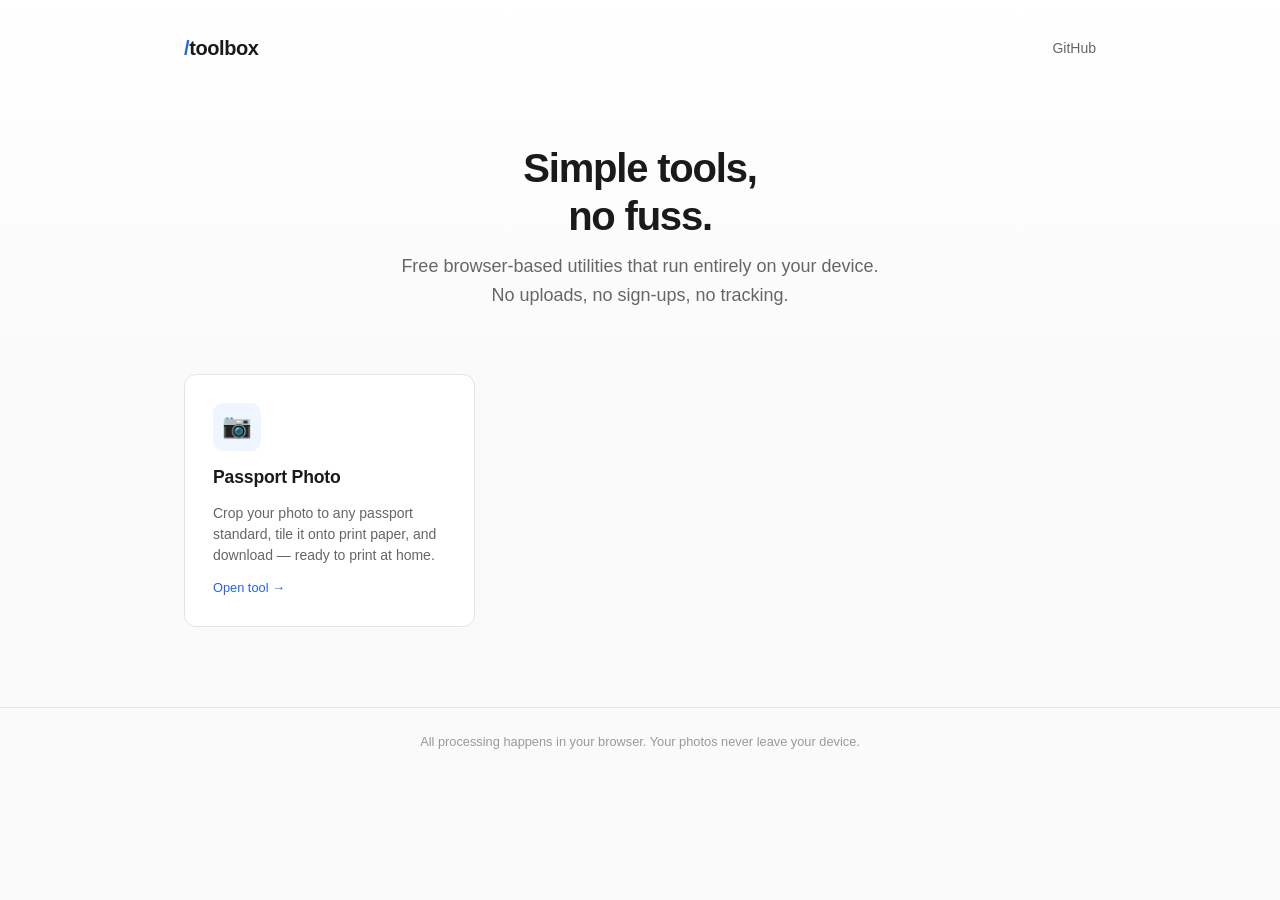
==== index.html @ 2155c5bf "Add toolbox landing page and passport photo tool Static toolbox website with minimalist design. Firs" ====
<!DOCTYPE html>
<html lang="en">
<head>
  <meta charset="UTF-8">
  <meta name="viewport" content="width=device-width, initial-scale=1.0">
  <title>Toolbox — Simple tools for everyday tasks</title>
  <link rel="stylesheet" href="css/style.css">
  <style>
    /* Landing-page specific: subtle gradient bg */
    body {
      background: linear-gradient(180deg, #fff 0%, #fafafa 40%);
    }
  </style>
</head>
<body>
  <header class="site-header">
    <div class="container">
      <a href="/" class="site-logo"><span>/</span>toolbox</a>
      <nav class="site-nav">
        <a href="https://github.com/ryc1x/toolbox" target="_blank" rel="noopener">GitHub</a>
      </nav>
    </div>
  </header>

  <section class="hero">
    <div class="container">
      <h1>Simple tools,<br>no fuss.</h1>
      <p>Free browser-based utilities that run entirely on your device. No uploads, no sign-ups, no tracking.</p>
    </div>
  </section>

  <main class="container">
    <div class="tools-grid">

      <a href="tools/passport-photo/" class="tool-card">
        <div class="icon">📷</div>
        <h3>Passport Photo</h3>
        <p>Crop your photo to any passport standard, tile it onto print paper, and download — ready to print at home.</p>
        <span class="arrow">Open tool</span>
      </a>

      <!-- Add more tool cards here -->

    </div>
  </main>

  <footer class="site-footer">
    <div class="container">
      All processing happens in your browser. Your photos never leave your device.
    </div>
  </footer>
</body>
</html>
---- css/style.css ----
/* ===== Reset & Base ===== */
*,
*::before,
*::after {
  margin: 0;
  padding: 0;
  box-sizing: border-box;
}

html {
  font-size: 16px;
  -webkit-font-smoothing: antialiased;
  -moz-osx-font-smoothing: grayscale;
}

body {
  font-family: -apple-system, BlinkMacSystemFont, 'Segoe UI', Roboto, Helvetica, Arial, sans-serif;
  color: #1a1a1a;
  background: #fafafa;
  line-height: 1.6;
  min-height: 100vh;
}

a {
  color: inherit;
  text-decoration: none;
}

img {
  max-width: 100%;
  display: block;
}

button {
  font-family: inherit;
  cursor: pointer;
}

select, input {
  font-family: inherit;
}

/* ===== Layout ===== */
.container {
  max-width: 960px;
  margin: 0 auto;
  padding: 0 24px;
}

/* ===== Header ===== */
.site-header {
  padding: 32px 0 0;
}

.site-header .container {
  display: flex;
  align-items: center;
  justify-content: space-between;
}

.site-logo {
  font-size: 1.25rem;
  font-weight: 700;
  letter-spacing: -0.02em;
  color: #1a1a1a;
}

.site-logo span {
  color: #2563eb;
}

.site-nav a {
  font-size: 0.875rem;
  color: #666;
  transition: color 0.2s;
}

.site-nav a:hover {
  color: #1a1a1a;
}

/* ===== Hero ===== */
.hero {
  text-align: center;
  padding: 80px 0 64px;
}

.hero h1 {
  font-size: 2.5rem;
  font-weight: 700;
  letter-spacing: -0.03em;
  line-height: 1.2;
  margin-bottom: 12px;
}

.hero p {
  font-size: 1.125rem;
  color: #666;
  max-width: 480px;
  margin: 0 auto;
}

/* ===== Tool Cards Grid ===== */
.tools-grid {
  display: grid;
  grid-template-columns: repeat(auto-fill, minmax(280px, 1fr));
  gap: 20px;
  padding-bottom: 80px;
}

.tool-card {
  background: #fff;
  border: 1px solid #e5e5e5;
  border-radius: 12px;
  padding: 28px;
  transition: transform 0.2s, box-shadow 0.2s;
  display: flex;
  flex-direction: column;
  gap: 12px;
}

.tool-card:hover {
  transform: translateY(-2px);
  box-shadow: 0 8px 24px rgba(0, 0, 0, 0.06);
}

.tool-card .icon {
  width: 48px;
  height: 48px;
  background: #eff6ff;
  border-radius: 10px;
  display: flex;
  align-items: center;
  justify-content: center;
  font-size: 1.5rem;
}

.tool-card h3 {
  font-size: 1.1rem;
  font-weight: 600;
  letter-spacing: -0.01em;
}

.tool-card p {
  font-size: 0.875rem;
  color: #666;
  line-height: 1.5;
}

.tool-card .arrow {
  margin-top: auto;
  font-size: 0.8rem;
  color: #2563eb;
  font-weight: 500;
  display: flex;
  align-items: center;
  gap: 4px;
}

.tool-card .arrow::after {
  content: '→';
  transition: transform 0.2s;
}

.tool-card:hover .arrow::after {
  transform: translateX(3px);
}

/* ===== Footer ===== */
.site-footer {
  padding: 24px 0;
  border-top: 1px solid #e5e5e5;
  text-align: center;
  font-size: 0.8rem;
  color: #999;
}

/* ===== Shared Tool Page ===== */
.tool-header {
  padding: 24px 0;
  border-bottom: 1px solid #e5e5e5;
}

.tool-header .container {
  display: flex;
  align-items: center;
  gap: 16px;
}

.back-link {
  font-size: 0.875rem;
  color: #666;
  display: flex;
  align-items: center;
  gap: 6px;
  transition: color 0.2s;
}

.back-link:hover {
  color: #1a1a1a;
}

.tool-header h1 {
  font-size: 1.25rem;
  font-weight: 600;
  letter-spacing: -0.01em;
}

/* ===== Buttons ===== */
.btn {
  display: inline-flex;
  align-items: center;
  justify-content: center;
  gap: 8px;
  padding: 10px 20px;
  border-radius: 8px;
  font-size: 0.875rem;
  font-weight: 500;
  border: none;
  transition: all 0.2s;
}

.btn-primary {
  background: #2563eb;
  color: #fff;
}

.btn-primary:hover {
  background: #1d4ed8;
}

.btn-primary:disabled {
  background: #93b4f5;
  cursor: not-allowed;
}

.btn-secondary {
  background: #fff;
  color: #1a1a1a;
  border: 1px solid #e5e5e5;
}

.btn-secondary:hover {
  background: #f5f5f5;
  border-color: #d4d4d4;
}

.btn-lg {
  padding: 12px 28px;
  font-size: 1rem;
}

/* ===== Form Elements ===== */
.form-group {
  display: flex;
  flex-direction: column;
  gap: 6px;
}

.form-group label {
  font-size: 0.8rem;
  font-weight: 600;
  color: #444;
  text-transform: uppercase;
  letter-spacing: 0.04em;
}

.form-select {
  padding: 10px 14px;
  border: 1px solid #e5e5e5;
  border-radius: 8px;
  font-size: 0.9rem;
  background: #fff;
  color: #1a1a1a;
  outline: none;
  transition: border-color 0.2s;
  appearance: none;
  background-image: url("data:image/svg+xml,%3Csvg xmlns='http://www.w3.org/2000/svg' width='12' height='12' viewBox='0 0 12 12'%3E%3Cpath fill='%23666' d='M6 8L1 3h10z'/%3E%3C/svg%3E");
  background-repeat: no-repeat;
  background-position: right 12px center;
  padding-right: 36px;
}

.form-select:focus {
  border-color: #2563eb;
}

/* ===== Stepper ===== */
.stepper {
  display: flex;
  align-items: center;
  justify-content: center;
  gap: 0;
  padding: 32px 0 24px;
}

.stepper-step {
  display: flex;
  align-items: center;
  gap: 8px;
  font-size: 0.85rem;
  color: #999;
  font-weight: 500;
}

.stepper-step.active {
  color: #2563eb;
}

.stepper-step.done {
  color: #1a1a1a;
}

.stepper-num {
  width: 28px;
  height: 28px;
  border-radius: 50%;
  display: flex;
  align-items: center;
  justify-content: center;
  font-size: 0.8rem;
  font-weight: 600;
  background: #f0f0f0;
  color: #999;
  flex-shrink: 0;
}

.stepper-step.active .stepper-num {
  background: #2563eb;
  color: #fff;
}

.stepper-step.done .stepper-num {
  background: #1a1a1a;
  color: #fff;
}

.stepper-line {
  width: 48px;
  height: 1px;
  background: #e5e5e5;
  margin: 0 12px;
}

/* ===== Responsive ===== */
@media (max-width: 640px) {
  .hero h1 {
    font-size: 1.75rem;
  }

  .hero p {
    font-size: 1rem;
  }

  .hero {
    padding: 48px 0 40px;
  }

  .tools-grid {
    grid-template-columns: 1fr;
  }

  .stepper-step span {
    display: none;
  }

  .stepper-line {
    width: 24px;
  }
}
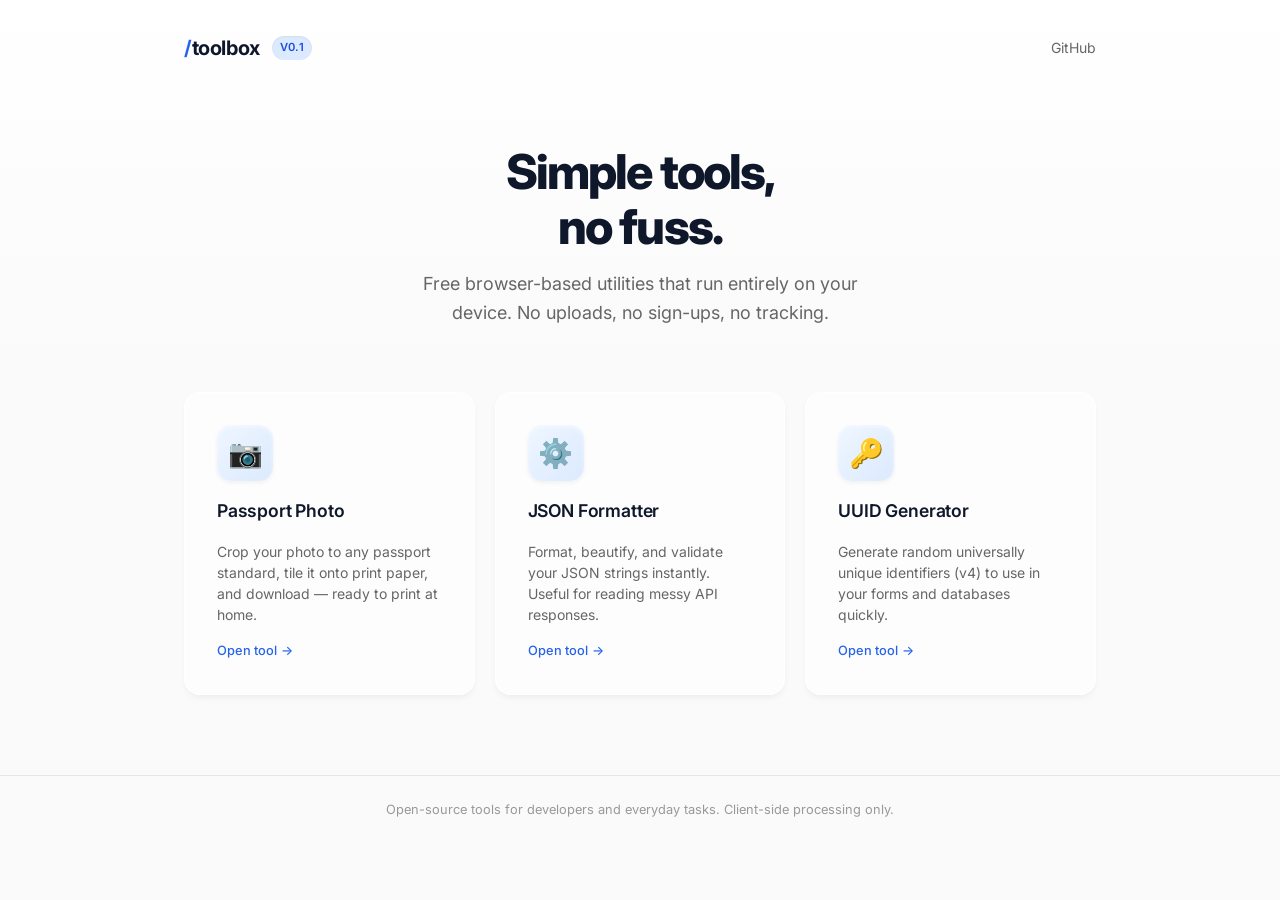
==== commit 95b856c6: "feat: overhaul UI, add version badge, and new JSON/UUID tools" ====
--- a/index.html
+++ b/index.html
@@ -4,6 +4,9 @@
   <meta charset="UTF-8">
   <meta name="viewport" content="width=device-width, initial-scale=1.0">
   <title>Toolbox — Simple tools for everyday tasks</title>
+  <link rel="preconnect" href="https://fonts.googleapis.com">
+  <link rel="preconnect" href="https://fonts.gstatic.com" crossorigin>
+  <link href="https://fonts.googleapis.com/css2?family=Inter:wght@400;500;600;700&display=swap" rel="stylesheet">
   <link rel="stylesheet" href="css/style.css">
   <style>
     /* Landing-page specific: subtle gradient bg */
@@ -15,7 +18,10 @@
 <body>
   <header class="site-header">
     <div class="container">
-      <a href="/" class="site-logo"><span>/</span>toolbox</a>
+      <div class="site-brand">
+        <a href="/toolbox/" class="site-logo"><span>/</span>toolbox</a>
+        <span class="version-badge">v0.1</span>
+      </div>
       <nav class="site-nav">
         <a href="https://github.com/ryc1x/toolbox" target="_blank" rel="noopener">GitHub</a>
       </nav>
@@ -39,14 +45,26 @@
         <span class="arrow">Open tool</span>
       </a>
 
-      <!-- Add more tool cards here -->
+      <a href="tools/json-formatter/" class="tool-card">
+        <div class="icon">⚙️</div>
+        <h3>JSON Formatter</h3>
+        <p>Format, beautify, and validate your JSON strings instantly. Useful for reading messy API responses.</p>
+        <span class="arrow">Open tool</span>
+      </a>
+
+      <a href="tools/uuid-generator/" class="tool-card">
+        <div class="icon">🔑</div>
+        <h3>UUID Generator</h3>
+        <p>Generate random universally unique identifiers (v4) to use in your forms and databases quickly.</p>
+        <span class="arrow">Open tool</span>
+      </a>
 
     </div>
   </main>
 
   <footer class="site-footer">
     <div class="container">
-      All processing happens in your browser. Your photos never leave your device.
+      Open-source tools for developers and everyday tasks. Client-side processing only.
     </div>
   </footer>
 </body>
--- a/css/style.css
+++ b/css/style.css
@@ -14,9 +14,12 @@
 }
 
 body {
-  font-family: -apple-system, BlinkMacSystemFont, 'Segoe UI', Roboto, Helvetica, Arial, sans-serif;
-  color: #1a1a1a;
-  background: #fafafa;
+  font-family: 'Inter', -apple-system, BlinkMacSystemFont, 'Segoe UI', Roboto, Helvetica, Arial, sans-serif;
+  color: #0f172a;
+  background-color: #f8fafc;
+  background-image: 
+    radial-gradient(at 0% 0%, rgba(219, 234, 254, 0.5) 0, transparent 50%),
+    radial-gradient(at 100% 0%, rgba(237, 233, 254, 0.5) 0, transparent 50%);
   line-height: 1.6;
   min-height: 100vh;
 }
@@ -62,11 +65,29 @@
   font-size: 1.25rem;
   font-weight: 700;
   letter-spacing: -0.02em;
-  color: #1a1a1a;
+  color: #0f172a;
 }
 
 .site-logo span {
   color: #2563eb;
+}
+
+.site-brand {
+  display: flex;
+  align-items: center;
+  gap: 12px;
+}
+
+.version-badge {
+  font-size: 0.7rem;
+  font-weight: 600;
+  color: #1d4ed8;
+  background: #dbeafe;
+  padding: 3px 8px;
+  border-radius: 9999px;
+  letter-spacing: 0.03em;
+  text-transform: uppercase;
+  box-shadow: 0 1px 2px rgba(0,0,0,0.05) inset;
 }
 
 .site-nav a {
@@ -86,11 +107,12 @@
 }
 
 .hero h1 {
-  font-size: 2.5rem;
-  font-weight: 700;
-  letter-spacing: -0.03em;
-  line-height: 1.2;
-  margin-bottom: 12px;
+  font-size: 3rem;
+  font-weight: 800;
+  letter-spacing: -0.04em;
+  line-height: 1.15;
+  margin-bottom: 16px;
+  color: #0f172a;
 }
 
 .hero p {
@@ -109,30 +131,36 @@
 }
 
 .tool-card {
-  background: #fff;
-  border: 1px solid #e5e5e5;
-  border-radius: 12px;
-  padding: 28px;
-  transition: transform 0.2s, box-shadow 0.2s;
+  background: rgba(255, 255, 255, 0.6);
+  backdrop-filter: blur(16px);
+  -webkit-backdrop-filter: blur(16px);
+  border: 1px solid rgba(255, 255, 255, 0.8);
+  border-radius: 16px;
+  padding: 32px;
+  transition: all 0.3s cubic-bezier(0.4, 0, 0.2, 1);
   display: flex;
   flex-direction: column;
-  gap: 12px;
+  gap: 16px;
+  box-shadow: 0 4px 6px -1px rgba(0, 0, 0, 0.05), 0 2px 4px -2px rgba(0, 0, 0, 0.02);
 }
 
 .tool-card:hover {
-  transform: translateY(-2px);
-  box-shadow: 0 8px 24px rgba(0, 0, 0, 0.06);
+  transform: translateY(-4px) scale(1.01);
+  box-shadow: 0 20px 25px -5px rgba(0, 0, 0, 0.1), 0 8px 10px -6px rgba(0, 0, 0, 0.05);
+  background: rgba(255, 255, 255, 0.9);
+  border-color: #fff;
 }
 
 .tool-card .icon {
-  width: 48px;
-  height: 48px;
-  background: #eff6ff;
-  border-radius: 10px;
+  width: 56px;
+  height: 56px;
+  background: linear-gradient(135deg, #eff6ff 0%, #dbeafe 100%);
+  border-radius: 14px;
   display: flex;
   align-items: center;
   justify-content: center;
-  font-size: 1.5rem;
+  font-size: 1.75rem;
+  box-shadow: inset 0 2px 4px rgba(255, 255, 255, 0.5), 0 2px 4px rgba(0,0,0,0.05);
 }
 
 .tool-card h3 {
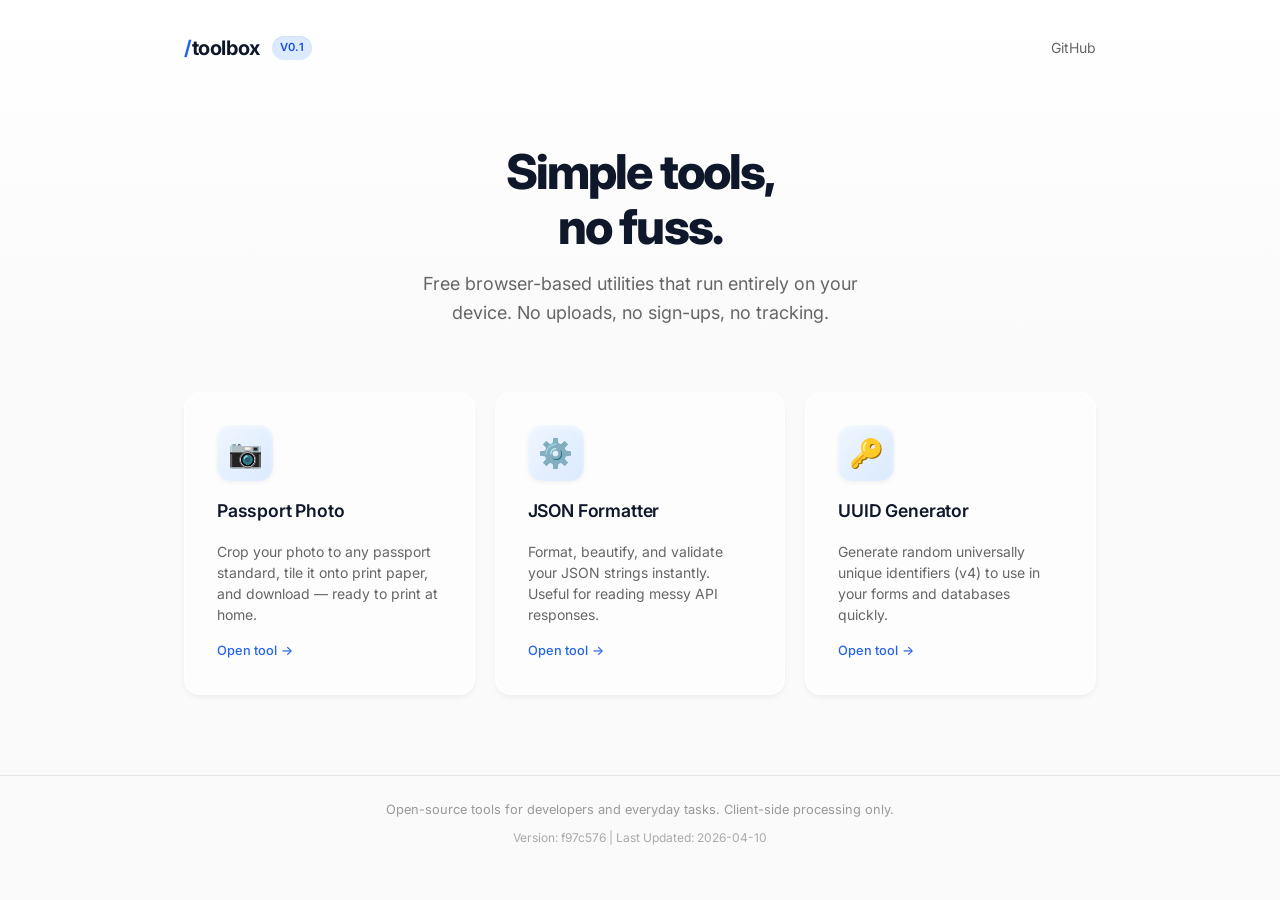
==== commit 9587d7b9: "style: apply elegant glassmorphism and structural navigation refinements" ====
--- a/index.html
+++ b/index.html
@@ -65,6 +65,8 @@
   <footer class="site-footer">
     <div class="container">
       Open-source tools for developers and everyday tasks. Client-side processing only.
+      <br>
+      <span style="font-size: 0.75rem; color: #aaa; margin-top: 8px; display: inline-block;">Version: f97c576 | Last Updated: 2026-04-10</span>
     </div>
   </footer>
 </body>
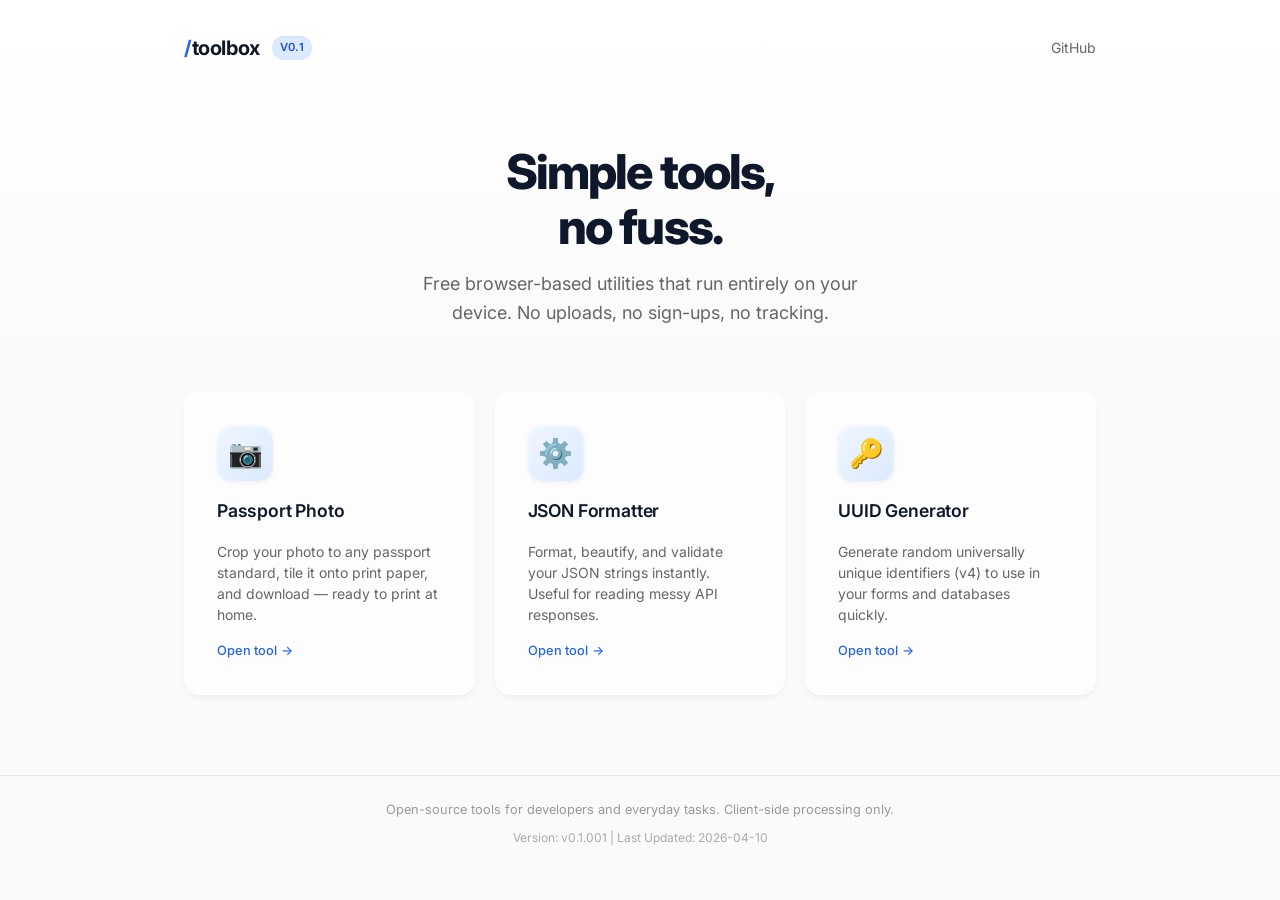
==== commit df168ee5: "updated version format" ====
--- a/index.html
+++ b/index.html
@@ -66,7 +66,7 @@
     <div class="container">
       Open-source tools for developers and everyday tasks. Client-side processing only.
       <br>
-      <span style="font-size: 0.75rem; color: #aaa; margin-top: 8px; display: inline-block;">Version: f97c576 | Last Updated: 2026-04-10</span>
+      <span style="font-size: 0.75rem; color: #aaa; margin-top: 8px; display: inline-block;">Version: v0.1.001 | Last Updated: 2026-04-10</span>
     </div>
   </footer>
 </body>
